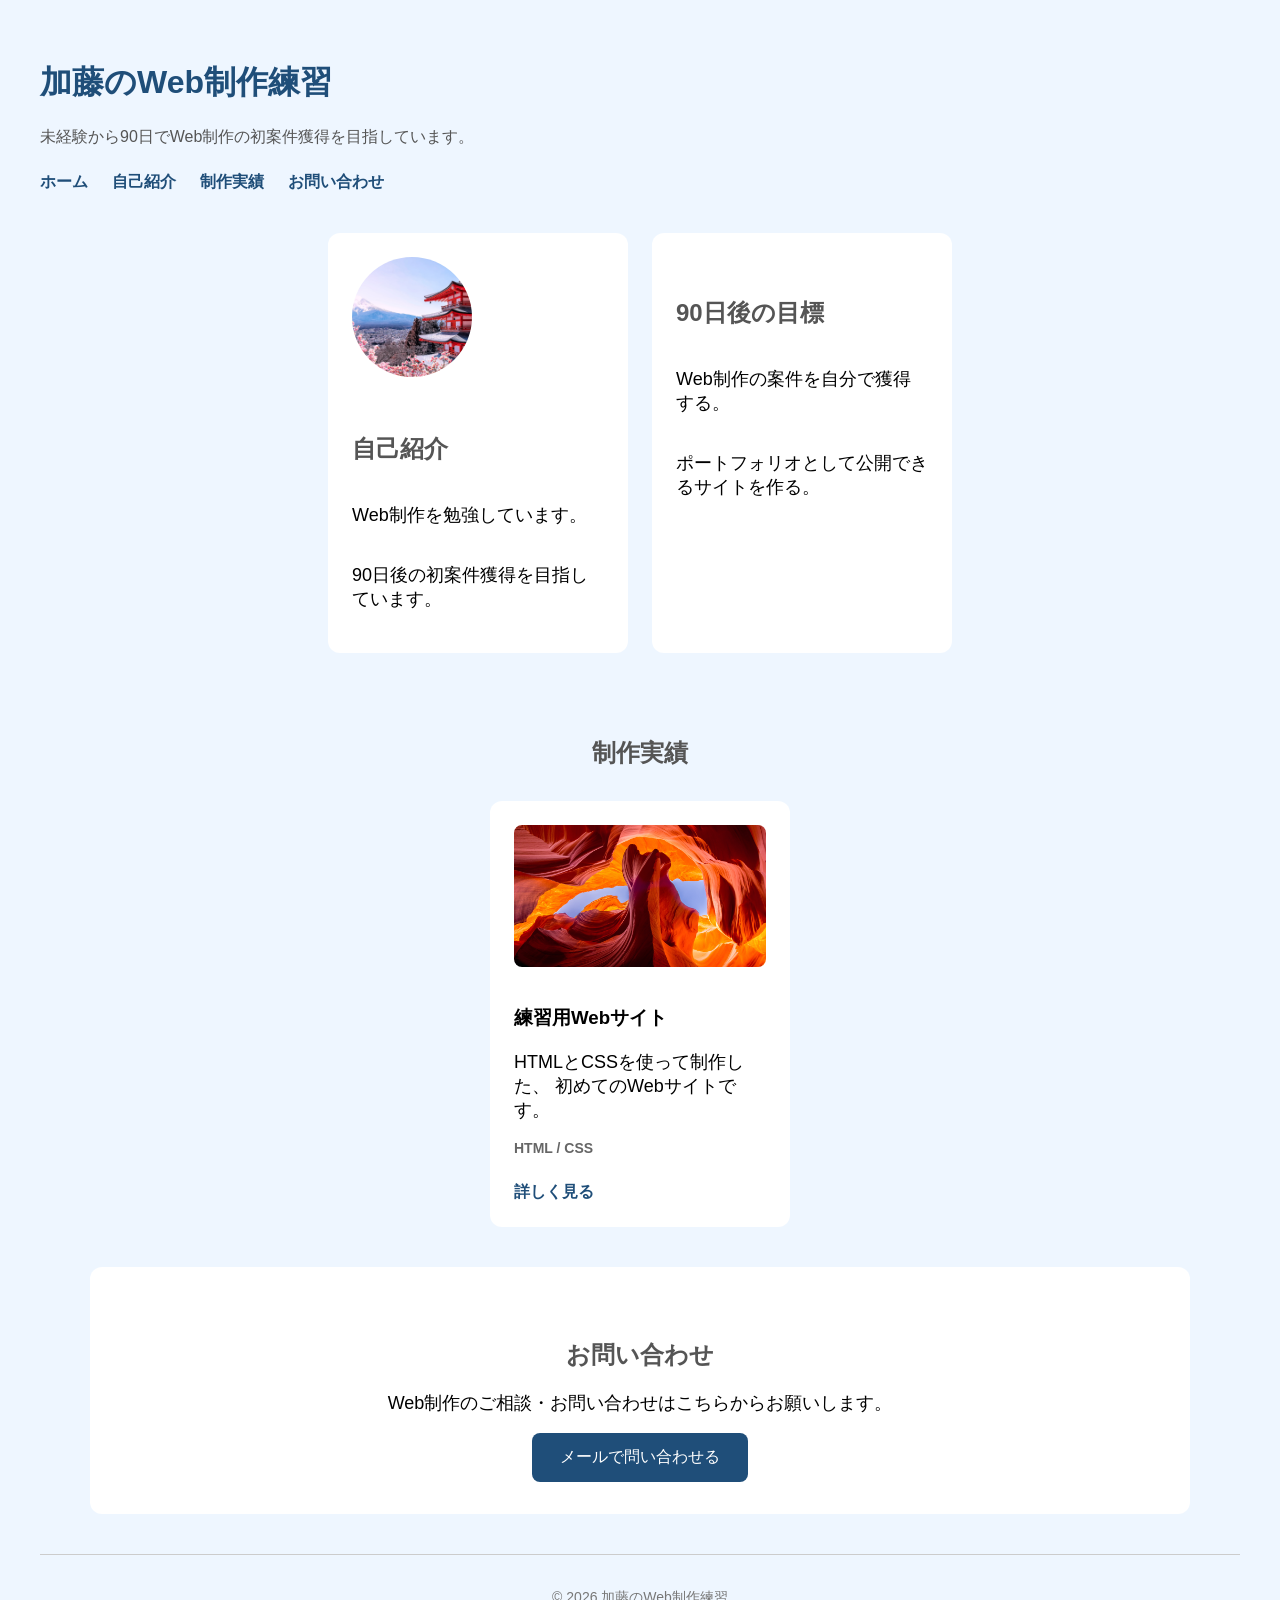
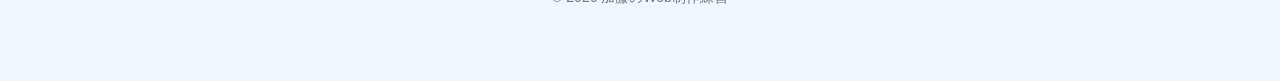
==== index.html @ d24ba135 "Initial commit" ====
<!DOCTYPE html>
<html lang="ja">

<head>
  <meta charset="UTF-8">
  <meta name="viewport" content="width=device-width, initial-scale=1.0">
  <title>加藤のWeb制作練習</title>

  <link rel="stylesheet" href="style.css">
</head>

<body>

<header class="site-header" id="home">
  <h1>加藤のWeb制作練習</h1>
  <p>未経験から90日でWeb制作の初案件獲得を目指しています。</p>

  <nav class="site-nav">
    <a href="#home">ホーム</a>
    <a href="#about">自己紹介</a>
    <a href="#works">制作実績</a>
    <a href="#contact">お問い合わせ</a>
  </nav>
</header>

<main>

  <div class="card-container">

    <div class="card" id="about">
      <img
        src="images/profile.jpg"
        alt="プロフィール画像"
        class="profile-image"
      >

      <h2>自己紹介</h2>
      <p>Web制作を勉強しています。</p>
      <p>90日後の初案件獲得を目指しています。</p>
    </div>

    <div class="card">
      <h2>90日後の目標</h2>
      <p>Web制作の案件を自分で獲得する。</p>
      <p>ポートフォリオとして公開できるサイトを作る。</p>
    </div>

  </div>


  <section class="works-section" id="works">

    <h2>制作実績</h2>

    <div class="works-container">

      <div class="work-card">

        <img
          src="images/work01.jpg"
          alt="練習用Webサイト"
          class="work-image"
        >

        <h3>練習用Webサイト</h3>

        <p>
          HTMLとCSSを使って制作した、
          初めてのWebサイトです。
        </p>

        <p class="work-tech">
          HTML / CSS
        </p>

        <a href="#" class="work-link">
          詳しく見る
        </a>

      </div>

    </div>

  </section>


  <div id="contact" class="contact-section">
    <h2>お問い合わせ</h2>
    <p>Web制作のご相談・お問い合わせはこちらからお願いします。</p>

    <a href="mailto:example@example.com" class="contact-button">
      メールで問い合わせる
    </a>
  </div>

</main>

  <footer class="site-footer">
    <p>© 2026 加藤のWeb制作練習</p>
  </footer>

</body>
---- style.css ----
*,
*::before,
*::after {
  box-sizing: border-box;
}

body {
  background-color: #eef6ff;
  font-family: sans-serif;
  padding: 40px;
  margin: 0;
}

h1 {
  color: #1f4e79;
}

button {
  background-color: #1f4e79;
  color: white;
  padding: 14px 28px;
  border: none;
  border-radius: 10px;
  font-size: 16px;
}

h2 {
  color: #555555;
  margin-top: 40px;
}

p {
  font-size: 18px;
}

li {
  font-size: 18px;
  margin-bottom: 8px;
}

button:hover {
  background-color: #163a5c;
}

.card {
  background-color: white;
  padding: 24px;
  margin-bottom: 24px;
  border-radius: 12px;

  width: 300px;

  display: flex;
  flex-direction: column;

  box-sizing: border-box;
}

.contact-button {
  background-color: #1f4e79;
  color: white;
  padding: 14px 28px;
  border: none;
  border-radius: 8px;
  font-size: 16px;
}

.contact-button:hover {
  background-color: #163a5c;
}
.card-container {
  display: flex;
  gap: 24px;
  flex-wrap: wrap;
  justify-content: center;
}

.site-header {
  margin-bottom: 40px;
}

.site-header p {
  font-size: 16px;
  color: #555555;
}

.site-footer {
  margin-top: 40px;
  padding: 20px;
  text-align: center;
  border-top: 1px solid #cccccc;
}

.site-footer p {
  font-size: 14px;
  color: #777777;
}

.site-nav {
  display: flex;
  gap: 24px;
  margin-top: 24px;
}

.site-nav a {
  color: #1f4e79;
  text-decoration: none;
  font-weight: bold;
}

.site-nav a:hover {
  text-decoration: underline;
}

html {
  scroll-behavior: smooth;
}

.contact-section {
  margin-top: 40px;
  background-color: white;
  padding: 32px;
  border-radius: 12px;
  text-align: center;
}

.contact-button {
  display: inline-block;
  background-color: #1f4e79;
  color: white;
  padding: 14px 28px;
  border-radius: 8px;
  font-size: 16px;
  text-decoration: none;
}

.contact-button:hover {
  background-color: #163a5c;
}

.profile-image {
  width: 120px;
  height: 120px;
  object-fit: cover;
  border-radius: 50%;
  margin-bottom: 16px;
}

.work-image {
  width: 100%;
  aspect-ratio: 16 / 9;
  object-fit: cover;
  border-radius: 8px;
  margin-bottom: 16px;
}

.work-tech {
  color: #666666;
  font-size: 14px;
  font-weight: bold;
}

.work-link {
  display: inline-block;
  margin-top: 12px;
  color: #1f4e79;
  font-weight: bold;
  text-decoration: none;
}

.work-link:hover {
  text-decoration: underline;
}

.works-section {
  margin-top: 60px;
}

.works-section > h2 {
  text-align: center;
  margin-bottom: 32px;
}

.works-container {
  display: flex;
  gap: 24px;
  flex-wrap: wrap;
  justify-content: center;
}

.work-card {
  background-color: white;
  width: 300px;
  padding: 24px;
  border-radius: 12px;
  box-sizing: border-box;
}

.problems h2 {
  text-align: center;
  margin-bottom: 32px;
}

.problem-cards {
  display: flex;
  gap: 24px;
  justify-content: center;
  flex-wrap: wrap;
}

.problem-card {
  background-color: white;
  width: 280px;
  padding: 24px;
  border-radius: 12px;
  box-sizing: border-box;
}

.problem-card h3 {
  margin-top: 0;
}

.service h2 {
  text-align: center;
  margin-bottom: 32px;
}

.service-cards {
  display: grid;
  grid-template-columns: repeat(auto-fit, minmax(220px, 1fr));
  gap: 24px;
}

.service-card {
  background-color: white;
  padding: 24px;
  border-radius: 12px;
  box-sizing: border-box;
}

.service-card h3 {
  margin-top: 0;
}

.samples {
  padding: 60px 40px;
}

.samples h2 {
  text-align: center;
  margin-bottom: 32px;
}

.sample-grid {
  display: grid;
  grid-template-columns: repeat(3, 1fr);
  gap: 24px;
}

.sample-card {
  background-color: white;
  padding: 24px;
  border-radius: 12px;
  box-sizing: border-box;

  display: flex;
  flex-direction: column;
  transition: transform 0.3s ease, box-shadow 0.3s ease;
}

.sample-card h3 {
  margin-top: 0;
}

.sample-link {
  margin-top: auto;
  color: #1f4e79;
  font-weight: bold;
  text-decoration: none;
}

.sample-link:hover {
  text-decoration: underline;
}

.featured-card {
  position: relative;
}

.new-badge {
  position: absolute;
  bottom: 12px;
  right: 12px;

  background-color: #1f4e79;
  color: white;
  padding: 6px 10px;
  border-radius: 6px;
  font-size: 12px;
  font-weight: bold;
}

.fixed-contact {
  position: fixed;
  left: 24px;
  bottom: 24px;

  background-color: #1f4e79;
  color: white;
  padding: 14px 20px;
  border-radius: 8px;

  text-decoration: none;
  font-weight: bold;
  transition:
  background-color 0.3s ease,
  transform 0.3s ease;
}

.fixed-contact:hover {
  background-color: #163a5c;
  transform: translateY(-3px);
}

.sample-card:hover {
  transform: translateY(-4px);
  box-shadow: 0 8px 20px rgba(0, 0, 0, 0.12);
}

.sample-card:nth-child(2n + 1) { 
  background-color: #f8fbff;
}

.contact-form-section {
  margin-top: 60px;
  padding: 40px;
  background-color: white;
  border-radius: 12px;
}

.contact-form-section h2 {
  text-align: center;
  margin-bottom: 32px;
}

.contact-form {
  max-width: 600px;
  margin: 0 auto;
}

.form-group {
  margin-bottom: 24px;
}

.form-group label {
  display: block;
  margin-bottom: 8px;
  font-weight: bold;
}

.form-group input,
.form-group textarea {
  width: 100%;
  padding: 12px;
  border: 1px solid #cccccc;
  border-radius: 6px;
  box-sizing: border-box;
  font-size: 16px;
}

.form-group textarea {
  resize: vertical;
}

.submit-button {
  background-color: #1f4e79;
  color: white;
  padding: 14px 28px;
  border: none;
  border-radius: 8px;
  font-size: 16px;
  cursor: pointer;
}

.form-group input,
.form-group textarea {
  transition: border-color 0.3s ease, box-shadow 0.3s ease;
}

.form-group input:focus,
.form-group textarea:focus {
  border-color: #1f4e79;
  outline: none;
  box-shadow: 0 0 0 3px rgba(31, 78, 121, 0.15);
}

.submit-button {
  transition: background-color 0.3s ease, transform 0.3s ease;
}

.submit-button:hover {
  background-color: #163a5c;
  transform: translateY(-2px);
}


.hero,
.problems,
.service,
.reasons,
.cta {
  padding: 60px 40px;
}

.hero {
  text-align: center;
  padding: 100px 40px;
}

.hero h1 {
  font-size: 40px;
  margin-bottom: 20px;
}

.hero p {
  font-size: 18px;
  margin-bottom: 28px;
}

.cta {
  background-color: white;
  text-align: center;
  border-radius: 12px;
  margin-top: 40px;
}

main {
  max-width: 1100px;
  margin: 0 auto;
}

@media (max-width: 768px) {

  body {
    padding: 20px;
  }

  h1 {
    font-size: 28px;
  }

  .card {
    width: 100%;
    box-sizing: border-box;
  }

  .problem-cards {
    flex-direction: column;
  }

  .problem-card {
    width: 100%;
  }

  .service-cards {
    grid-template-columns: 1fr;
  }

  .service-card {
    width: 100%;
  }

  .sample-grid {
    grid-template-columns: 1fr;
  }

  .contact-form-section {
    width: 100%;
    padding: 24px 16px 80px;
  }

  .form-group input,
  .form-group textarea {
    font-size: 16px;
  }

  .submit-button {
    width: 100%;
    box-sizing: border-box;
  }

  .form-group {
    margin-bottom: 20px;
  }

  .fixed-contact {
    left: 12px;
    bottom: 12px;
    padding: 10px 14px;
    font-size: 14px;
  }

}
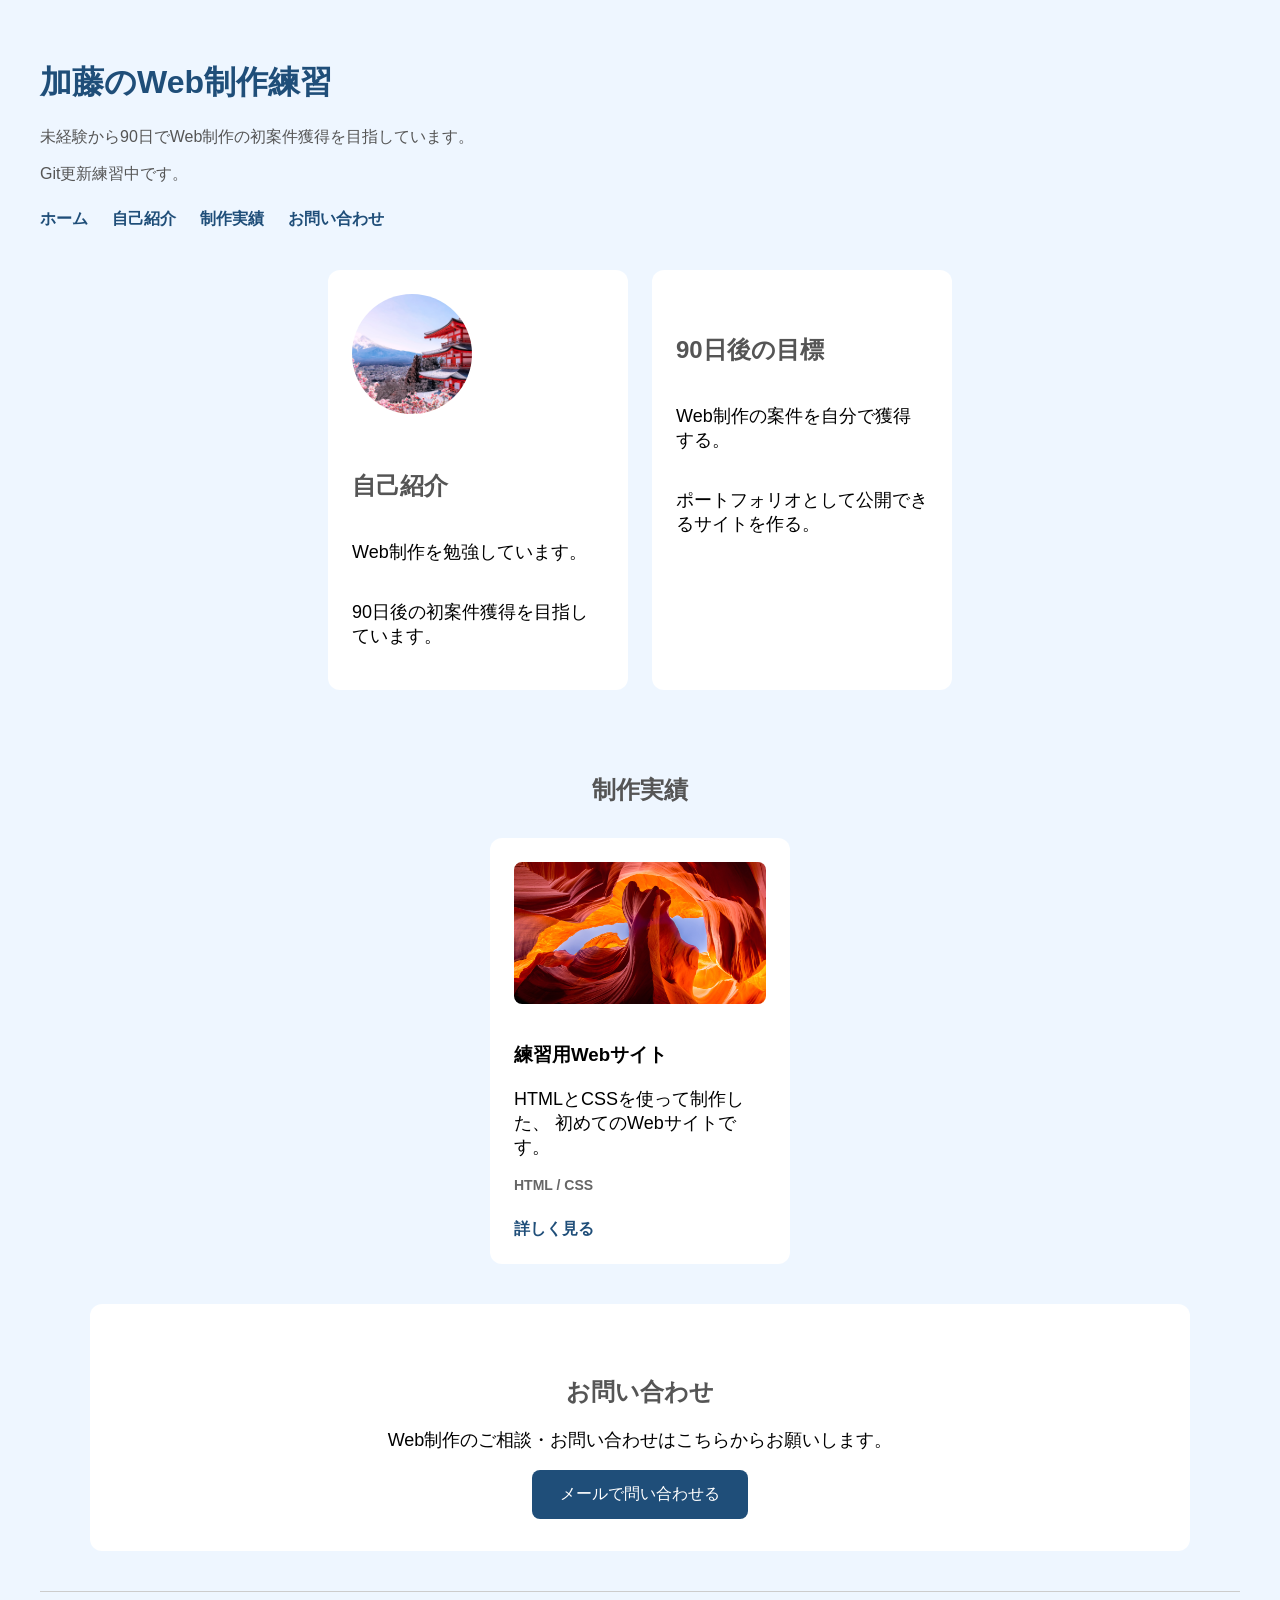
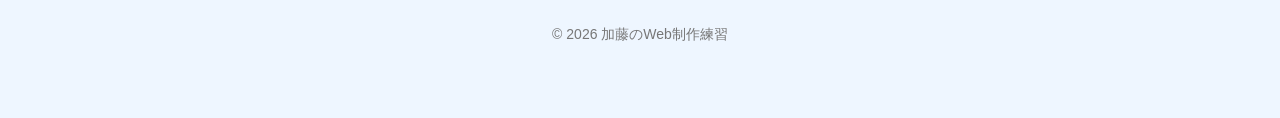
==== commit a7ae2bc7: "Update index" ====
--- a/index.html
+++ b/index.html
@@ -14,6 +14,7 @@
 <header class="site-header" id="home">
   <h1>加藤のWeb制作練習</h1>
   <p>未経験から90日でWeb制作の初案件獲得を目指しています。</p>
+  <p>Git更新練習中です。</p>
 
   <nav class="site-nav">
     <a href="#home">ホーム</a>
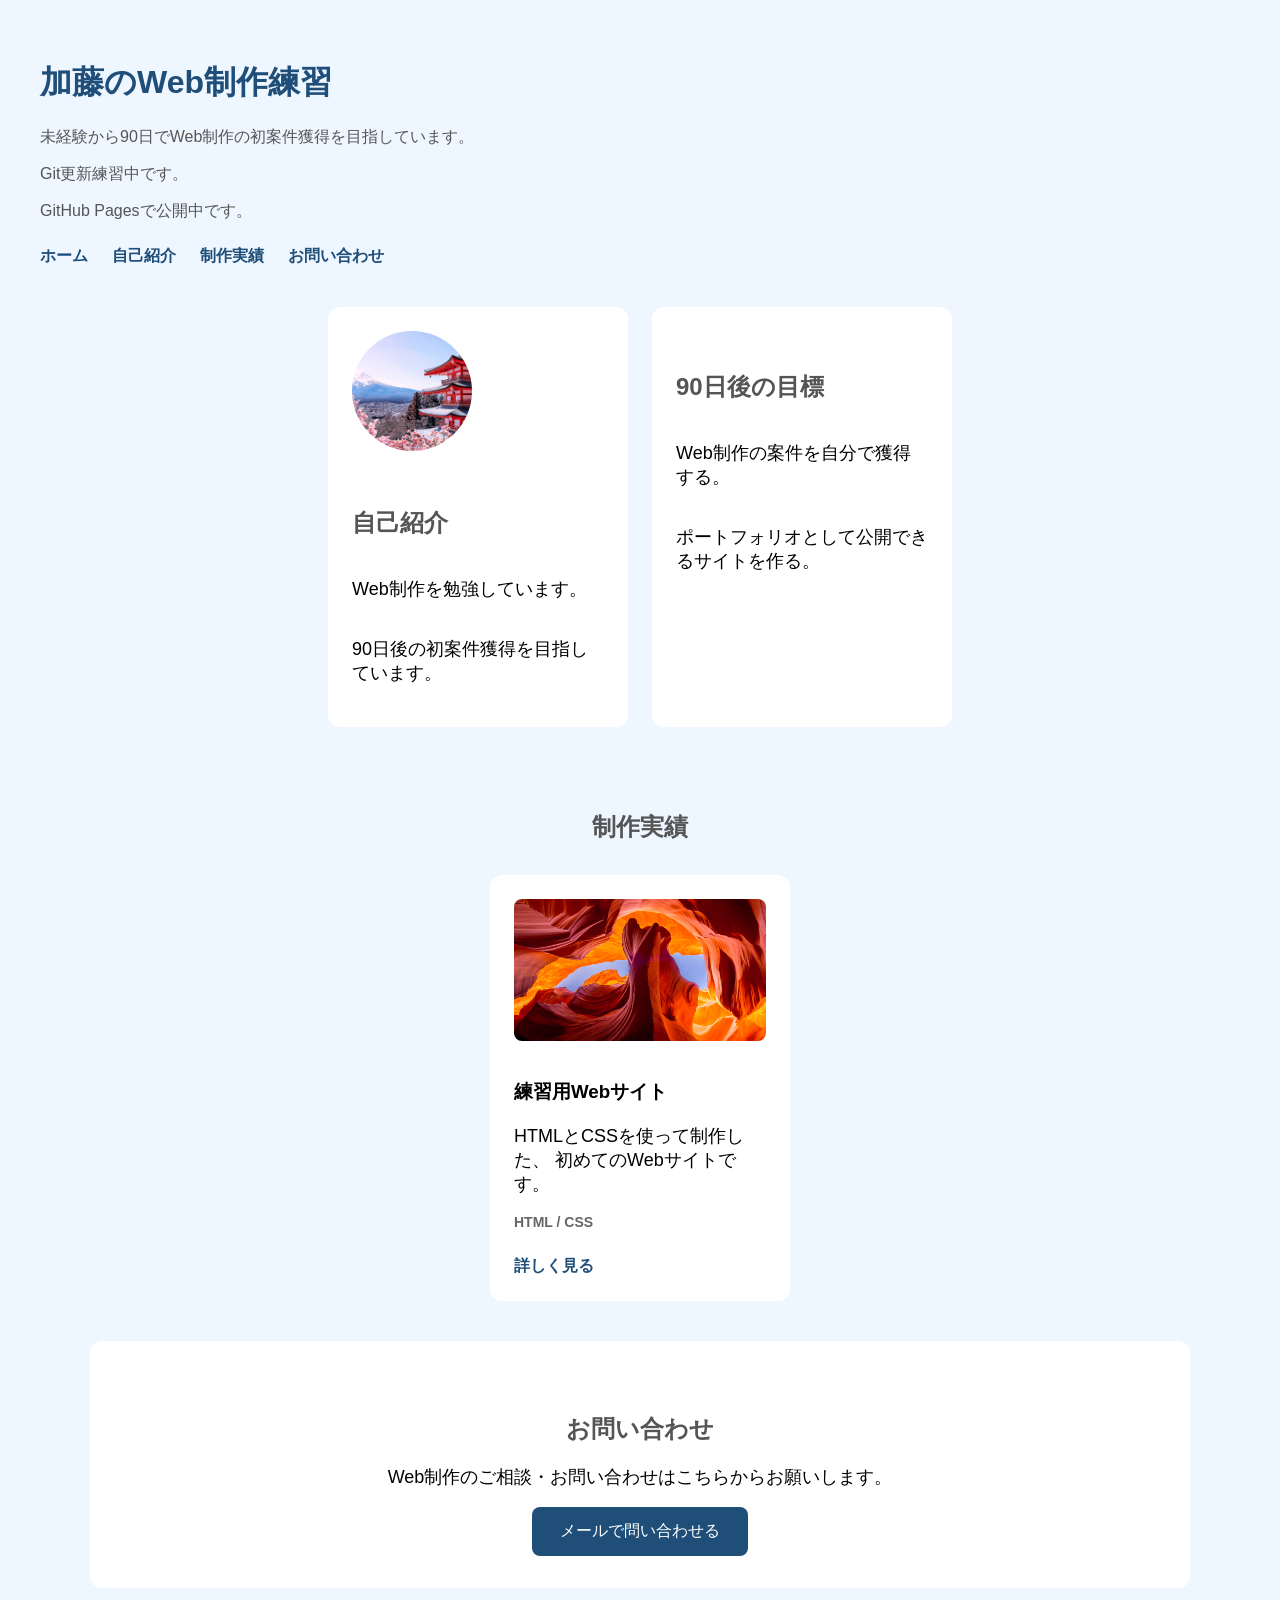
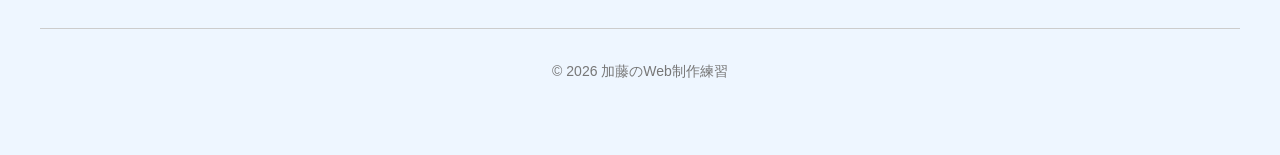
==== commit 83fe8881: "Update published page" ====
--- a/index.html
+++ b/index.html
@@ -15,6 +15,7 @@
   <h1>加藤のWeb制作練習</h1>
   <p>未経験から90日でWeb制作の初案件獲得を目指しています。</p>
   <p>Git更新練習中です。</p>
+  <p>GitHub Pagesで公開中です。</p>
 
   <nav class="site-nav">
     <a href="#home">ホーム</a>
